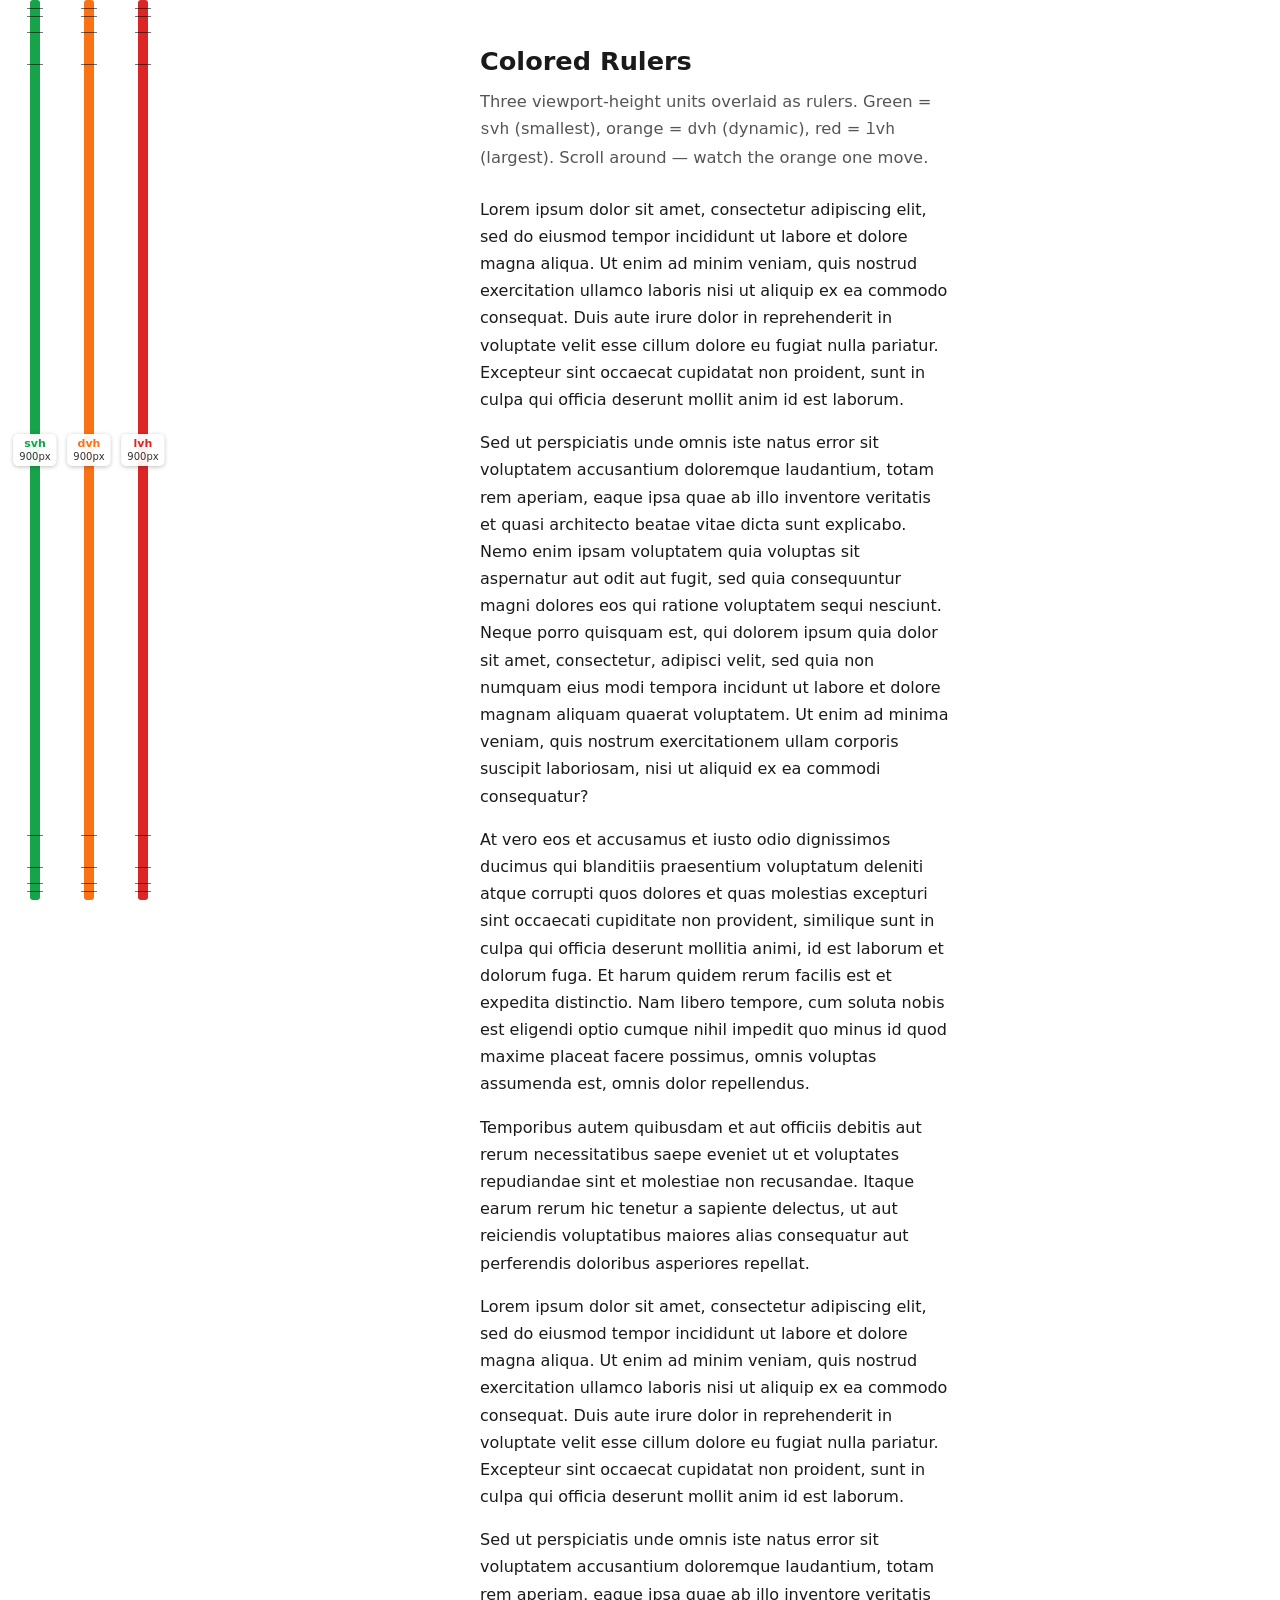
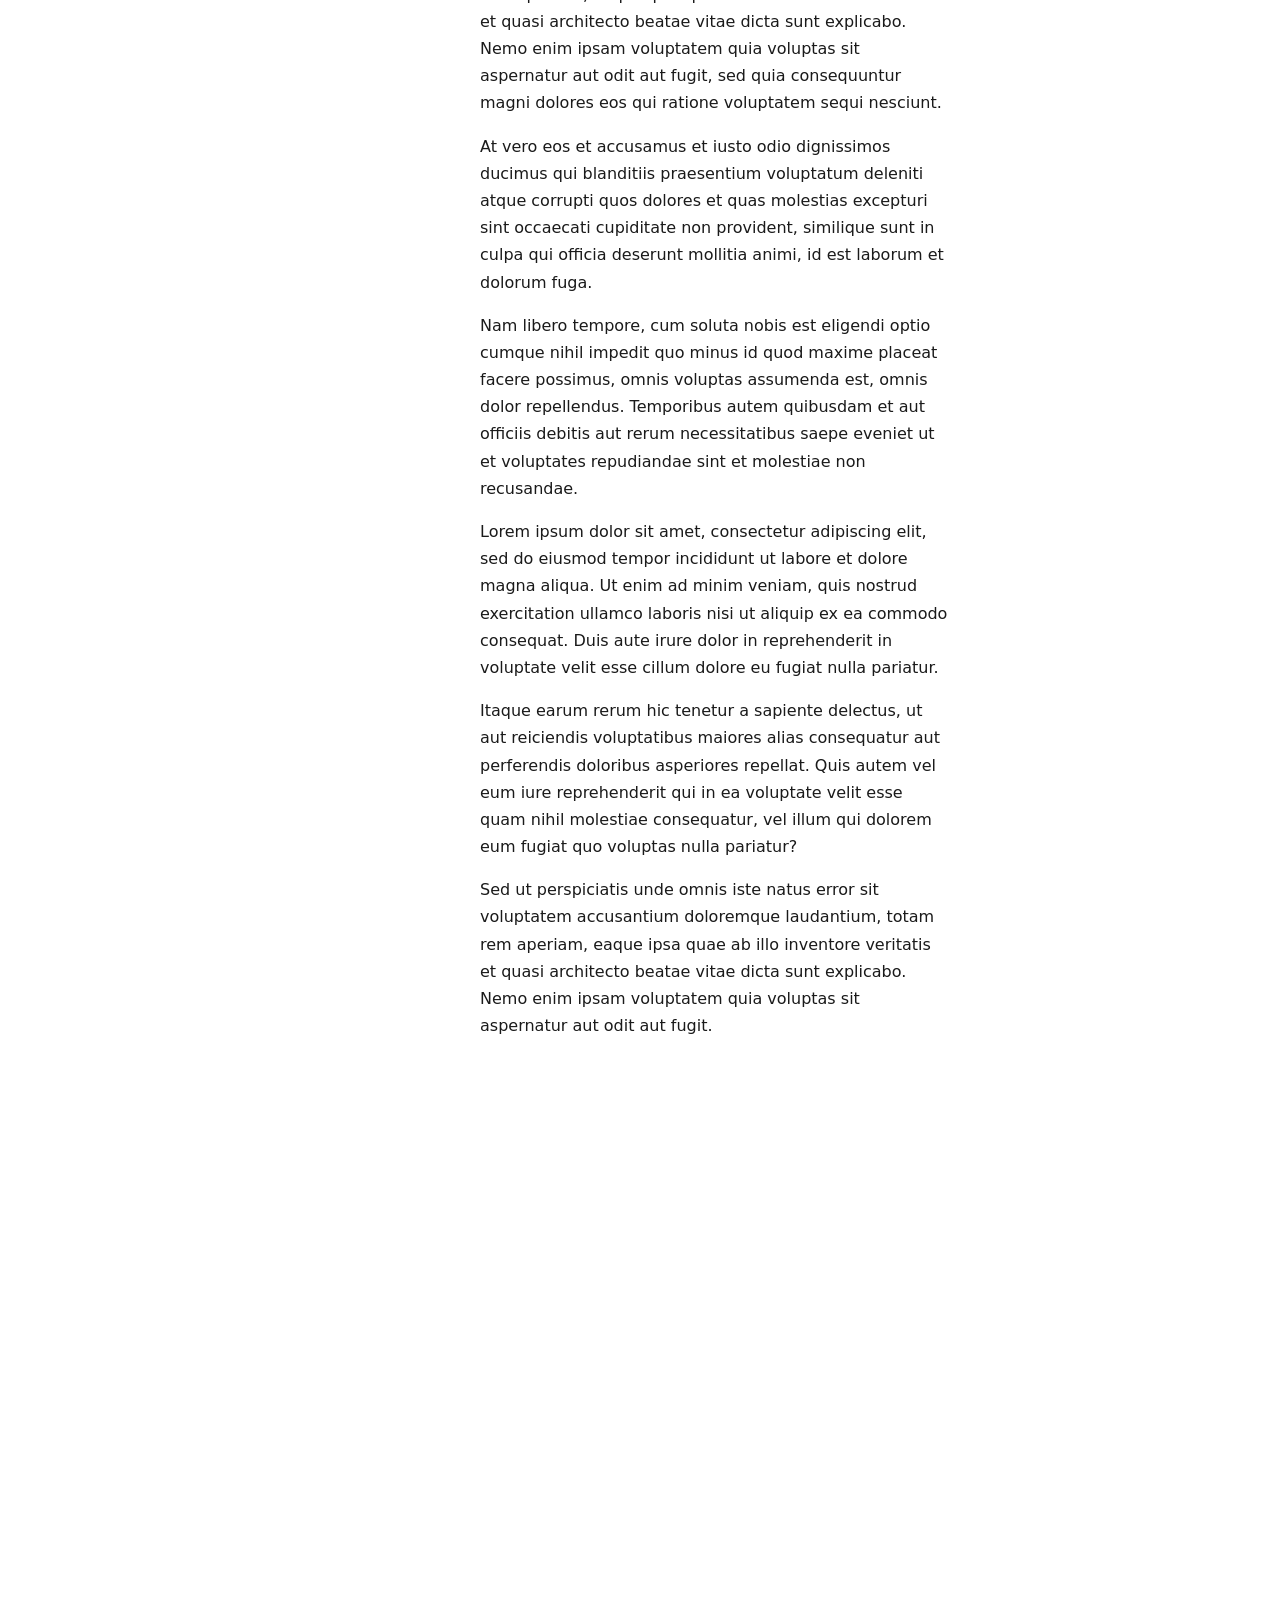
==== colored-rulers/index.html @ ec5c996d "svh dvh lvh heights" ====
<!DOCTYPE html>
<html lang="en">
<head>
<meta charset="UTF-8" />
<meta name="viewport" content="width=device-width, initial-scale=1.0" />
<title>Colored Rulers — svh / dvh / lvh</title>
<style>
  * { box-sizing: border-box; }
  html, body { margin: 0; }
  body {
    font-family: system-ui, -apple-system, "Segoe UI", Roboto, sans-serif;
    color: #1a1a1a;
    line-height: 1.7;
  }

  /* ---- Scrollable content ---- */
  .content {
    max-width: 660px;
    margin: 0 auto;
    padding: 2.5rem 1.25rem 90vh;
  }
  .content h1 { font-size: 1.6rem; margin: 0 0 .25rem; }
  .content .lede { font-size: 1.02rem; color: #555; margin: 0 0 1.5rem; }
  .content p { margin: 1rem 0; }
  @media (min-width: 760px) {
    .content { padding-left: 170px; }
  }

  /* ---- Overlay with the three rulers ---- */
  .overlay {
    position: fixed;
    top: 0;
    left: 10px;
    display: flex;
    gap: 4px;
    pointer-events: none;   /* let text underneath stay selectable / scrollable */
    z-index: 50;
    font-size: 11px;
  }

  .ruler {
    display: flex;
    flex-direction: column;
    align-items: center;
    width: 50px;
  }

  /* Label sits at the vertical middle of the bar so it stays readable
     even when the top or bottom of the bar is clipped off-screen. */
  .ruler-label {
    position: absolute;
    top: 50%;
    left: 50%;
    transform: translate(-50%, -50%);
    display: flex;
    flex-direction: column;
    align-items: center;
    gap: 1px;
    background: rgba(255, 255, 255, .94);
    padding: 4px 6px;
    border-radius: 5px;
    box-shadow: 0 1px 4px rgba(0, 0, 0, .25);
    line-height: 1.1;
    white-space: nowrap;
    z-index: 2;
  }

  /* Graduated notches crossing each bar, near the top + bottom ends. */
  .notch {
    position: absolute;
    left: 50%;
    transform: translateX(-50%);
    width: 16px;     /* a bit wider than the 10px bar so the tick reads clearly */
    height: 1px;
    background: rgba(0, 0, 0, .55);
    z-index: 1;
  }
  .ruler-label .unit { font-weight: 700; }
  .ruler-label .px {
    font-variant-numeric: tabular-nums;
    font-size: 10px;
    color: #333;
  }

  /* The colored bar: its height is the actual unit value. */
  .bar {
    position: relative;
    width: 10px;
    background: currentColor;
    border-radius: 3px;
  }
  .bar--svh { height: 100svh; }
  .bar--dvh { height: 100dvh; }
  .bar--lvh { height: 100lvh; }

  /* Arrowheads removed: the notches now mark each end, and the bars start
     flush at the top of the screen so the first notch really is 8px down. */

  .ruler--svh { color: #16a34a; } /* green  — smallest */
  .ruler--dvh { color: #f97316; } /* orange — dynamic (middle) */
  .ruler--lvh { color: #dc2626; } /* red    — largest */
</style>
</head>
<body>

<main class="content">
  <h1>Colored Rulers</h1>
  <p class="lede">Three viewport-height units overlaid as rulers. Green = <code>svh</code> (smallest), orange = <code>dvh</code> (dynamic), red = <code>lvh</code> (largest). Scroll around — watch the orange one move.</p>

  <p>Lorem ipsum dolor sit amet, consectetur adipiscing elit, sed do eiusmod tempor incididunt ut labore et dolore magna aliqua. Ut enim ad minim veniam, quis nostrud exercitation ullamco laboris nisi ut aliquip ex ea commodo consequat. Duis aute irure dolor in reprehenderit in voluptate velit esse cillum dolore eu fugiat nulla pariatur. Excepteur sint occaecat cupidatat non proident, sunt in culpa qui officia deserunt mollit anim id est laborum.</p>

  <p>Sed ut perspiciatis unde omnis iste natus error sit voluptatem accusantium doloremque laudantium, totam rem aperiam, eaque ipsa quae ab illo inventore veritatis et quasi architecto beatae vitae dicta sunt explicabo. Nemo enim ipsam voluptatem quia voluptas sit aspernatur aut odit aut fugit, sed quia consequuntur magni dolores eos qui ratione voluptatem sequi nesciunt. Neque porro quisquam est, qui dolorem ipsum quia dolor sit amet, consectetur, adipisci velit, sed quia non numquam eius modi tempora incidunt ut labore et dolore magnam aliquam quaerat voluptatem. Ut enim ad minima veniam, quis nostrum exercitationem ullam corporis suscipit laboriosam, nisi ut aliquid ex ea commodi consequatur?</p>

  <p>At vero eos et accusamus et iusto odio dignissimos ducimus qui blanditiis praesentium voluptatum deleniti atque corrupti quos dolores et quas molestias excepturi sint occaecati cupiditate non provident, similique sunt in culpa qui officia deserunt mollitia animi, id est laborum et dolorum fuga. Et harum quidem rerum facilis est et expedita distinctio. Nam libero tempore, cum soluta nobis est eligendi optio cumque nihil impedit quo minus id quod maxime placeat facere possimus, omnis voluptas assumenda est, omnis dolor repellendus.</p>

  <p>Temporibus autem quibusdam et aut officiis debitis aut rerum necessitatibus saepe eveniet ut et voluptates repudiandae sint et molestiae non recusandae. Itaque earum rerum hic tenetur a sapiente delectus, ut aut reiciendis voluptatibus maiores alias consequatur aut perferendis doloribus asperiores repellat.</p>

  <p>Lorem ipsum dolor sit amet, consectetur adipiscing elit, sed do eiusmod tempor incididunt ut labore et dolore magna aliqua. Ut enim ad minim veniam, quis nostrud exercitation ullamco laboris nisi ut aliquip ex ea commodo consequat. Duis aute irure dolor in reprehenderit in voluptate velit esse cillum dolore eu fugiat nulla pariatur. Excepteur sint occaecat cupidatat non proident, sunt in culpa qui officia deserunt mollit anim id est laborum.</p>

  <p>Sed ut perspiciatis unde omnis iste natus error sit voluptatem accusantium doloremque laudantium, totam rem aperiam, eaque ipsa quae ab illo inventore veritatis et quasi architecto beatae vitae dicta sunt explicabo. Nemo enim ipsam voluptatem quia voluptas sit aspernatur aut odit aut fugit, sed quia consequuntur magni dolores eos qui ratione voluptatem sequi nesciunt.</p>

  <p>At vero eos et accusamus et iusto odio dignissimos ducimus qui blanditiis praesentium voluptatum deleniti atque corrupti quos dolores et quas molestias excepturi sint occaecati cupiditate non provident, similique sunt in culpa qui officia deserunt mollitia animi, id est laborum et dolorum fuga.</p>

  <p>Nam libero tempore, cum soluta nobis est eligendi optio cumque nihil impedit quo minus id quod maxime placeat facere possimus, omnis voluptas assumenda est, omnis dolor repellendus. Temporibus autem quibusdam et aut officiis debitis aut rerum necessitatibus saepe eveniet ut et voluptates repudiandae sint et molestiae non recusandae.</p>

  <p>Lorem ipsum dolor sit amet, consectetur adipiscing elit, sed do eiusmod tempor incididunt ut labore et dolore magna aliqua. Ut enim ad minim veniam, quis nostrud exercitation ullamco laboris nisi ut aliquip ex ea commodo consequat. Duis aute irure dolor in reprehenderit in voluptate velit esse cillum dolore eu fugiat nulla pariatur.</p>

  <p>Itaque earum rerum hic tenetur a sapiente delectus, ut aut reiciendis voluptatibus maiores alias consequatur aut perferendis doloribus asperiores repellat. Quis autem vel eum iure reprehenderit qui in ea voluptate velit esse quam nihil molestiae consequatur, vel illum qui dolorem eum fugiat quo voluptas nulla pariatur?</p>

  <p>Sed ut perspiciatis unde omnis iste natus error sit voluptatem accusantium doloremque laudantium, totam rem aperiam, eaque ipsa quae ab illo inventore veritatis et quasi architecto beatae vitae dicta sunt explicabo. Nemo enim ipsam voluptatem quia voluptas sit aspernatur aut odit aut fugit.</p>
</main>

<!-- Fixed overlay: three rulers that always show their sizes, with notches
     at 8/16/32/64 px from each end. Bars start flush at the top of the screen. -->
<div class="overlay" id="overlay" aria-hidden="true">
  <div class="ruler ruler--svh">
    <div class="bar bar--svh" id="bar-svh">
      <div class="ruler-label">
        <span class="unit">svh</span>
        <span class="px" id="px-svh">—</span>
      </div>
    </div>
  </div>

  <div class="ruler ruler--dvh">
    <div class="bar bar--dvh" id="bar-dvh">
      <div class="ruler-label">
        <span class="unit">dvh</span>
        <span class="px" id="px-dvh">—</span>
      </div>
    </div>
  </div>

  <div class="ruler ruler--lvh">
    <div class="bar bar--lvh" id="bar-lvh">
      <div class="ruler-label">
        <span class="unit">lvh</span>
        <span class="px" id="px-lvh">—</span>
      </div>
    </div>
  </div>
</div>

<script>
  const units = ["svh", "dvh", "lvh"];

  // Graduated notches near each end: 8, 16, 32, 64 px from the top + bottom.
  const NOTCHES = [8, 16, 32, 64];
  for (const key of units) {
    const bar = document.getElementById("bar-" + key);
    for (const d of NOTCHES) {
      const top = document.createElement("div");
      top.className = "notch";
      top.style.top = d + "px";
      bar.appendChild(top);
      const bot = document.createElement("div");
      bot.className = "notch";
      bot.style.bottom = d + "px";
      bar.appendChild(bot);
    }
  }

  function update() {
    for (const key of units) {
      const bar = document.getElementById("bar-" + key);
      // getBoundingClientRect returns the full layout height (even the part
      // of the red bar that overflows past the bottom of the viewport).
      const px = Math.round(bar.getBoundingClientRect().height);
      document.getElementById("px-" + key).textContent = px + "px";
    }
  }

  let raf = null;
  function schedule() {
    if (raf) return;
    raf = requestAnimationFrame(() => { raf = null; update(); });
  }

  window.addEventListener("resize", schedule);
  window.addEventListener("scroll", schedule, { passive: true });
  // Mobile browsers change the dynamic viewport (and thus dvh) when the
  // address bar shows/hides; visualViewport fires for that.
  if (window.visualViewport) {
    window.visualViewport.addEventListener("resize", schedule);
    window.visualViewport.addEventListener("scroll", schedule);
  }

  update();
</script>

</body>
</html>
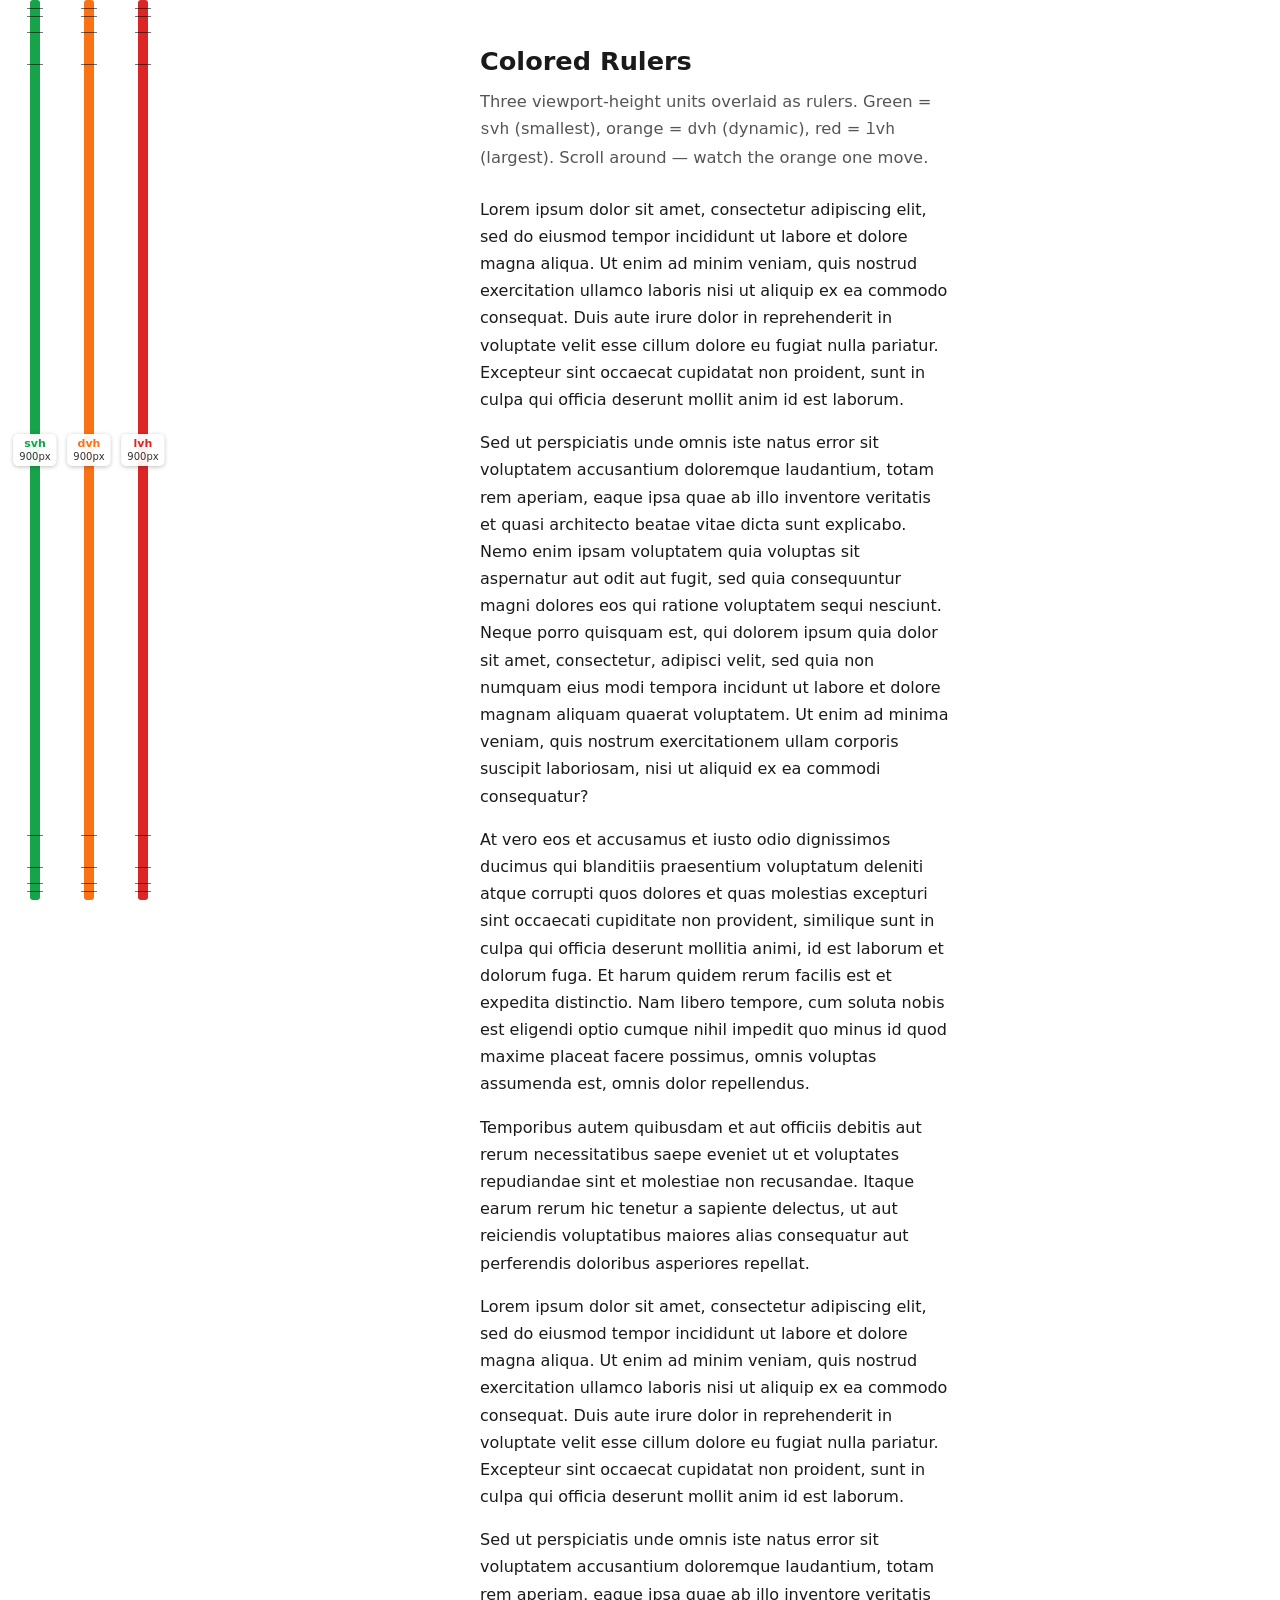
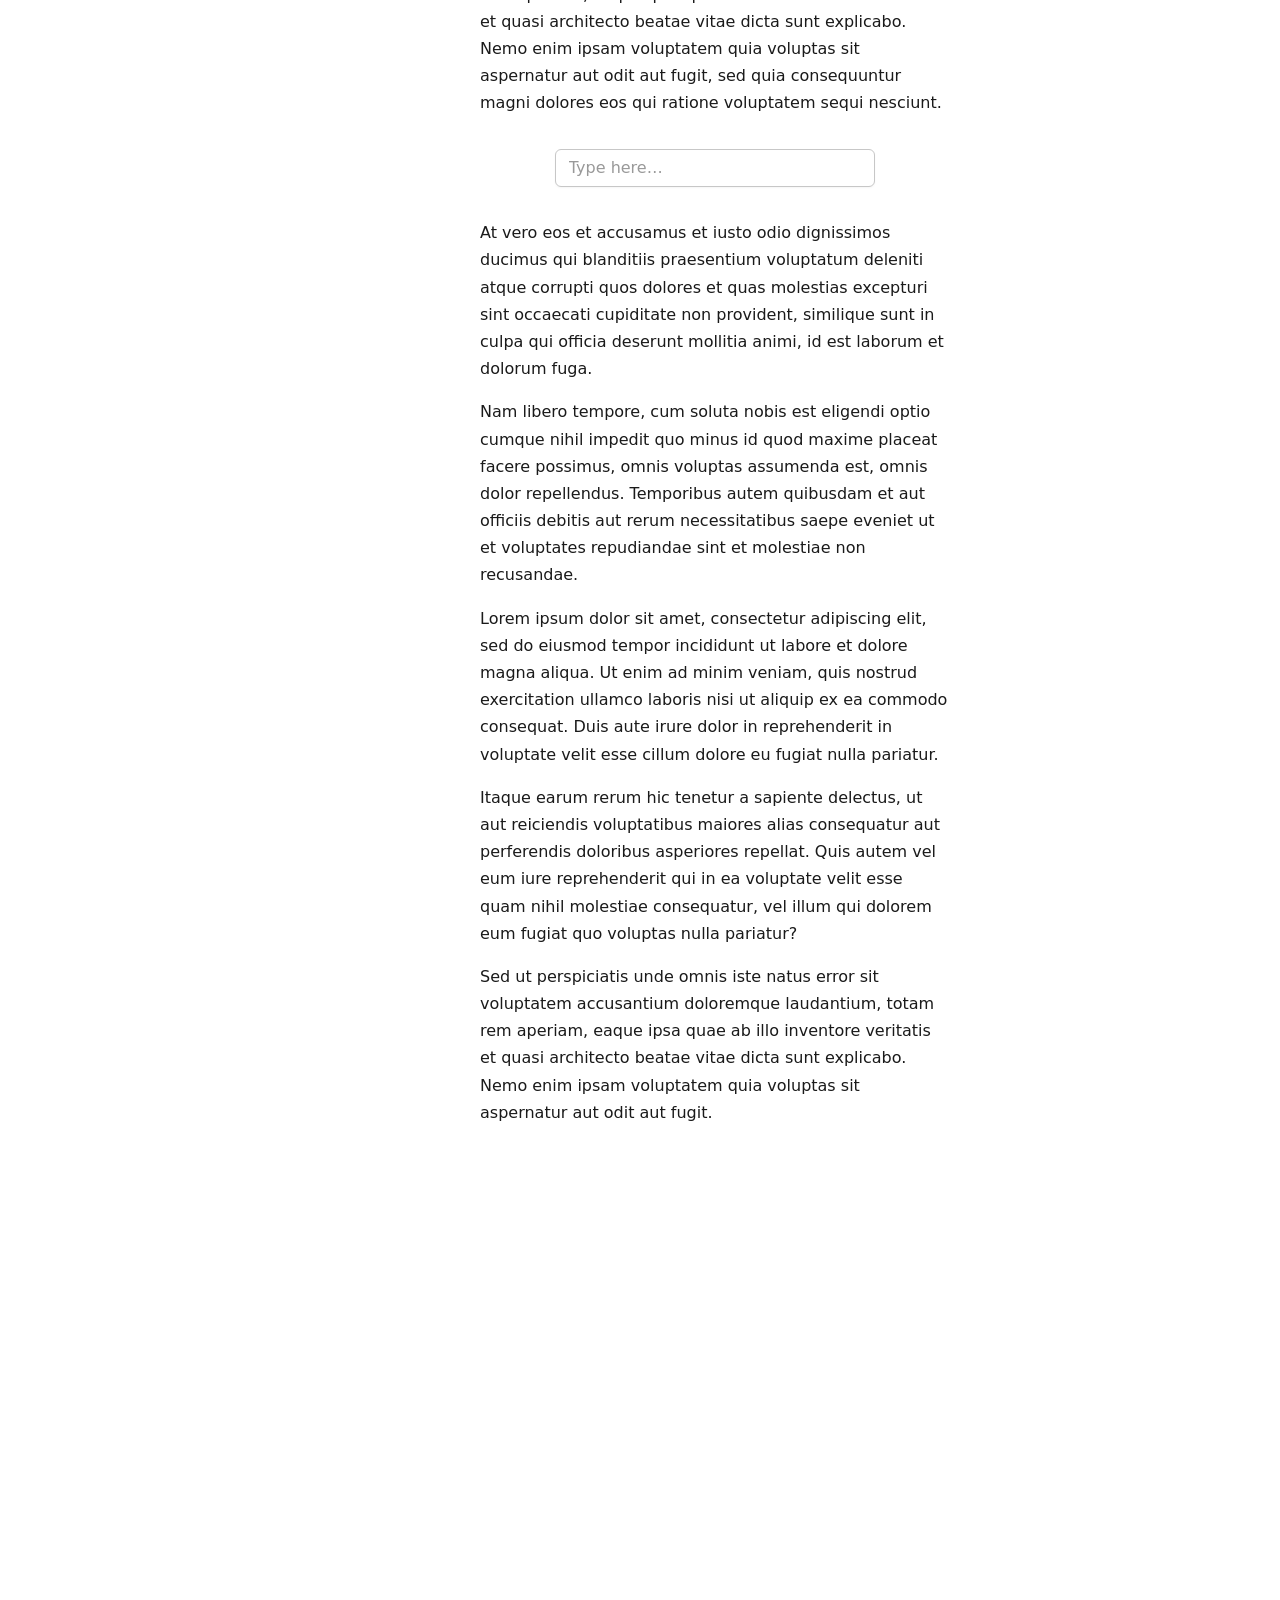
==== commit cd05d507: "add text field to open keyboard" ====
--- a/colored-rulers/index.html
+++ b/colored-rulers/index.html
@@ -26,6 +26,31 @@
     .content { padding-left: 170px; }
   }
 
+  /* ---- Mid-page text field ---- */
+  .mid-input-row {
+    display: flex;
+    justify-content: center;
+    margin: 2rem 0;
+  }
+  .mid-input {
+    font-family: inherit;
+    font-size: 16px;            /* 16px avoids iOS auto-zoom on focus */
+    padding: .55rem .8rem;
+    width: 100%;
+    max-width: 320px;
+    color: #1a1a1a;
+    background: #fff;
+    border: 1px solid #c7c7c7;
+    border-radius: 6px;
+    box-shadow: 0 1px 2px rgba(0, 0, 0, .04);
+  }
+  .mid-input::placeholder { color: #999; }
+  .mid-input:focus {
+    outline: none;
+    border-color: #16a34a;
+    box-shadow: 0 0 0 3px rgba(22, 163, 74, .2);
+  }
+
   /* ---- Overlay with the three rulers ---- */
   .overlay {
     position: fixed;
@@ -118,6 +143,10 @@
   <p>Lorem ipsum dolor sit amet, consectetur adipiscing elit, sed do eiusmod tempor incididunt ut labore et dolore magna aliqua. Ut enim ad minim veniam, quis nostrud exercitation ullamco laboris nisi ut aliquip ex ea commodo consequat. Duis aute irure dolor in reprehenderit in voluptate velit esse cillum dolore eu fugiat nulla pariatur. Excepteur sint occaecat cupidatat non proident, sunt in culpa qui officia deserunt mollit anim id est laborum.</p>
 
   <p>Sed ut perspiciatis unde omnis iste natus error sit voluptatem accusantium doloremque laudantium, totam rem aperiam, eaque ipsa quae ab illo inventore veritatis et quasi architecto beatae vitae dicta sunt explicabo. Nemo enim ipsam voluptatem quia voluptas sit aspernatur aut odit aut fugit, sed quia consequuntur magni dolores eos qui ratione voluptatem sequi nesciunt.</p>
+
+  <div class="mid-input-row">
+    <input type="text" class="mid-input" placeholder="Type here…" />
+  </div>
 
   <p>At vero eos et accusamus et iusto odio dignissimos ducimus qui blanditiis praesentium voluptatum deleniti atque corrupti quos dolores et quas molestias excepturi sint occaecati cupiditate non provident, similique sunt in culpa qui officia deserunt mollitia animi, id est laborum et dolorum fuga.</p>
 
